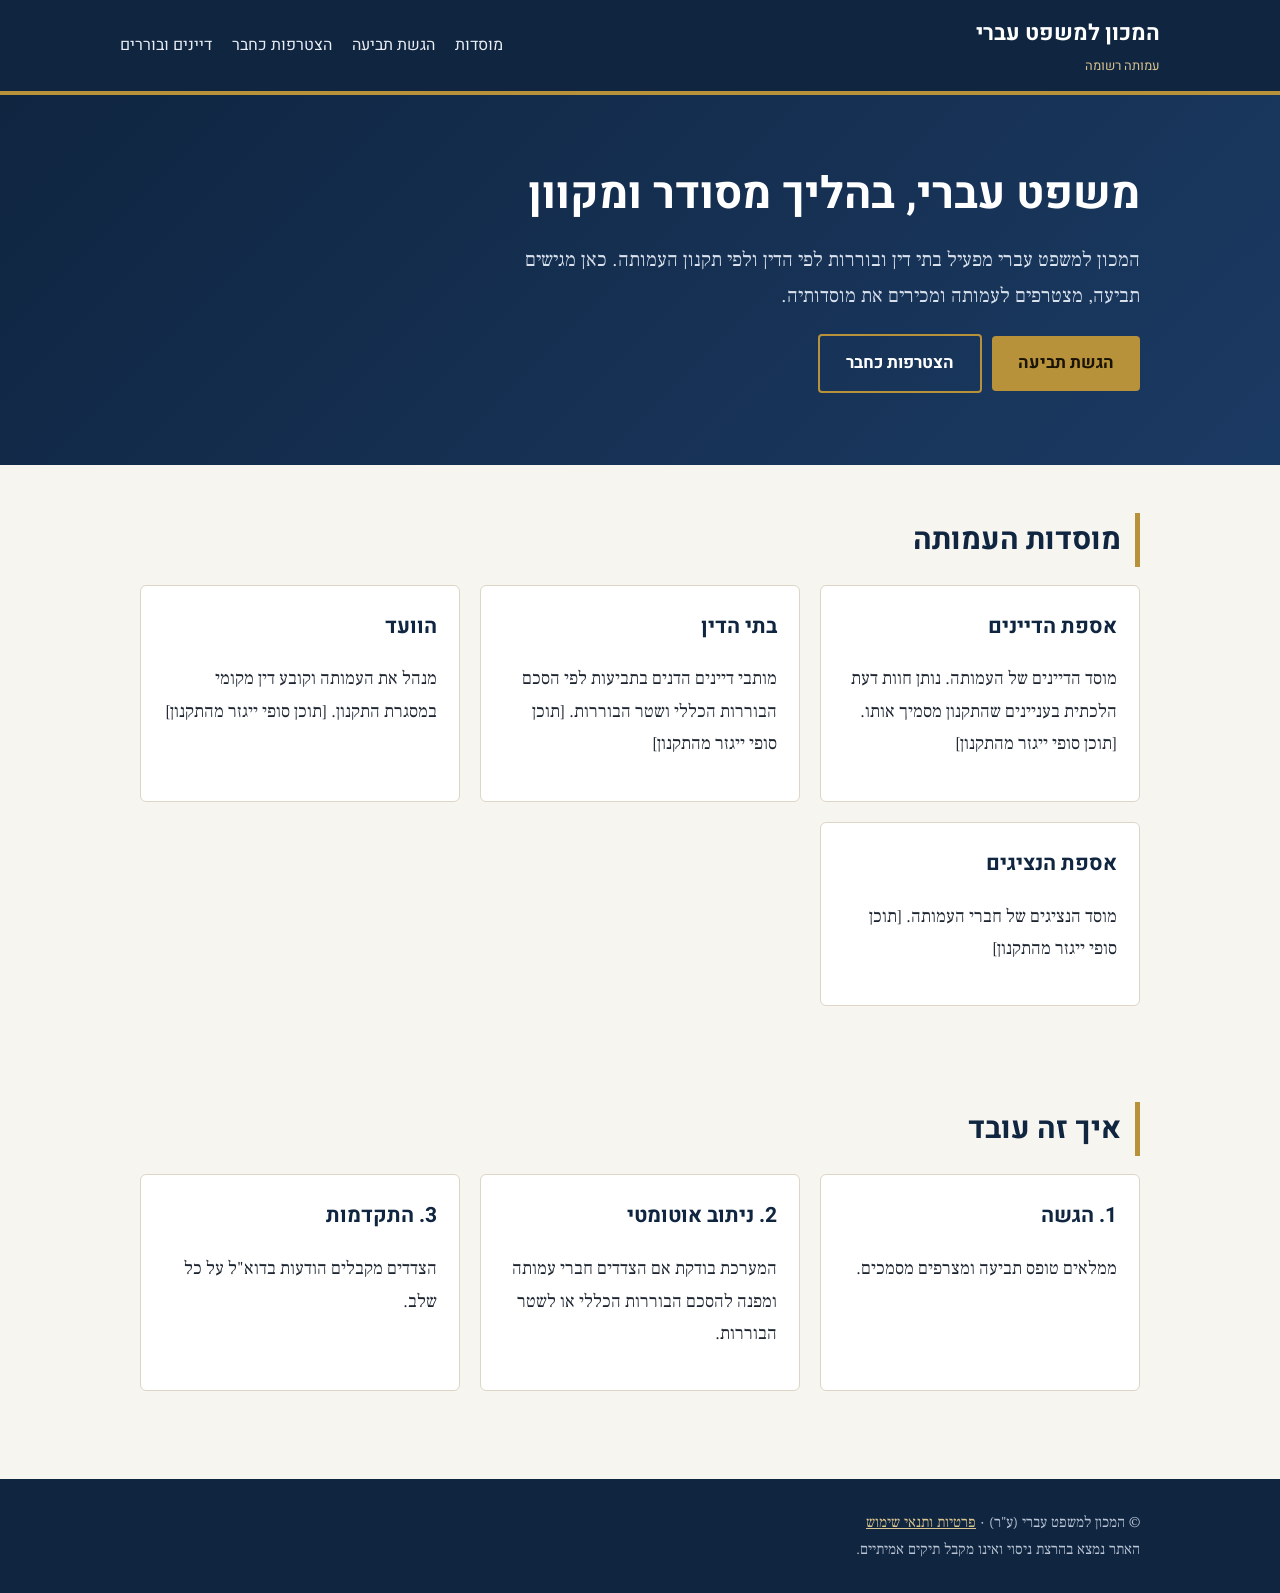
==== index.html @ c84bb1d9 "Add files via upload" ====
<!doctype html><html lang="he" dir="rtl"><head><meta charset="utf-8"><meta name="viewport" content="width=device-width,initial-scale=1">
<meta name="robots" content="noindex,nofollow"><title>דף הבית | המכון למשפט עברי</title>
<link rel="preconnect" href="https://fonts.googleapis.com"><link href="https://fonts.googleapis.com/css2?family=Frank+Ruhl+Libre:wght@400;700&family=Heebo:wght@400;500;700&display=swap" rel="stylesheet">
<link rel="stylesheet" href="styles.css"></head><body>
<header><div class="wrap top"><a class="brand" href="index.html">המכון למשפט עברי<small>עמותה רשומה</small></a>
<nav class="nav"><a href="index.html#institutions">מוסדות</a><a href="claim.html">הגשת תביעה</a><a href="join.html">הצטרפות כחבר</a><a href="judge.html">דיינים ובוררים</a></nav></div></header>
<div class="hero"><div class="wrap"><h1>משפט עברי, בהליך מסודר ומקוון</h1><p>המכון למשפט עברי מפעיל בתי דין ובוררות לפי הדין ולפי תקנון העמותה. כאן מגישים תביעה, מצטרפים לעמותה ומכירים את מוסדותיה.</p><a class="btn" href="claim.html">הגשת תביעה</a><a class="btn alt" href="join.html">הצטרפות כחבר</a></div></div>
<section id="institutions"><div class="wrap"><h2>מוסדות העמותה</h2><div class="grid">
<div class="card"><h3>אספת הדיינים</h3><p>מוסד הדיינים של העמותה. נותן חוות דעת הלכתית בעניינים שהתקנון מסמיך אותו. [תוכן סופי ייגזר מהתקנון]</p></div>
<div class="card"><h3>בתי הדין</h3><p>מותבי דיינים הדנים בתביעות לפי הסכם הבוררות הכללי ושטר הבוררות. [תוכן סופי ייגזר מהתקנון]</p></div>
<div class="card"><h3>הוועד</h3><p>מנהל את העמותה וקובע דין מקומי במסגרת התקנון. [תוכן סופי ייגזר מהתקנון]</p></div>
<div class="card"><h3>אספת הנציגים</h3><p>מוסד הנציגים של חברי העמותה. [תוכן סופי ייגזר מהתקנון]</p></div>
</div></div></section>
<section><div class="wrap"><h2>איך זה עובד</h2><div class="grid">
<div class="card"><h3>1. הגשה</h3><p>ממלאים טופס תביעה ומצרפים מסמכים.</p></div>
<div class="card"><h3>2. ניתוב אוטומטי</h3><p>המערכת בודקת אם הצדדים חברי עמותה ומפנה להסכם הבוררות הכללי או לשטר הבוררות.</p></div>
<div class="card"><h3>3. התקדמות</h3><p>הצדדים מקבלים הודעות בדוא"ל על כל שלב.</p></div></div></div></section>
<footer><div class="wrap">© המכון למשפט עברי (ע"ר) · <a href="privacy.html">פרטיות ותנאי שימוש</a><br>האתר נמצא בהרצת ניסוי ואינו מקבל תיקים אמיתיים.</div></footer>
<script src="app.js"></script></body></html>
---- styles.css ----
:root{--navy:#0f2540;--navy2:#1b3a63;--gold:#b8923a;--bg:#f7f5f0;--ink:#1c2430;--mute:#5d6877;--line:#ddd6c6;--ok:#2f6b3f;--err:#9b2c2c}
*{box-sizing:border-box}html{scroll-behavior:smooth}
body{margin:0;font-family:"Frank Ruhl Libre","David Libre",Georgia,serif;background:var(--bg);color:var(--ink);line-height:1.8;font-size:18px}
h1,h2,h3,.nav{font-family:"Heebo","Assistant",Arial,sans-serif}
header{background:var(--navy);color:#fff;border-bottom:4px solid var(--gold)}
.wrap{max-width:1040px;margin:0 auto;padding:0 20px}
.top{display:flex;align-items:center;justify-content:space-between;gap:16px;padding:14px 0;flex-wrap:wrap}
.brand{font-family:"Heebo",Arial,sans-serif;font-weight:700;font-size:22px;color:#fff;text-decoration:none}
.brand small{display:block;font-weight:400;font-size:13px;color:#d9c48f}
.nav a{color:#e9edf3;text-decoration:none;margin-inline-start:20px;font-size:16px}
.nav a:hover,.nav a.on{color:var(--gold)}
.hero{background:linear-gradient(135deg,var(--navy),var(--navy2));color:#fff;padding:72px 0}
.hero h1{font-size:44px;margin:0 0 12px;line-height:1.25}.hero p{max-width:640px;color:#d8e0ec;font-size:20px}
.btn{display:inline-block;background:var(--gold);color:#1a1405;padding:12px 26px;border-radius:4px;text-decoration:none;font-family:"Heebo",Arial,sans-serif;font-weight:700;border:0;cursor:pointer;font-size:17px;margin-inline-end:10px}
.btn.alt{background:transparent;border:2px solid var(--gold);color:#fff}
section{padding:48px 0}h2{color:var(--navy);font-size:30px;margin:0 0 18px;border-inline-start:5px solid var(--gold);padding-inline-start:14px}
.grid{display:grid;grid-template-columns:repeat(auto-fit,minmax(260px,1fr));gap:20px}
.card{background:#fff;border:1px solid var(--line);border-radius:6px;padding:22px}.card h3{margin:0 0 8px;color:var(--navy)}
form.f{background:#fff;border:1px solid var(--line);border-radius:6px;padding:28px;max-width:760px}
label{display:block;font-family:"Heebo",Arial,sans-serif;font-weight:500;margin:16px 0 6px;font-size:16px}
input,select,textarea{width:100%;padding:11px;border:1px solid #bdb59f;border-radius:4px;font:inherit;background:#fff}
textarea{min-height:120px}fieldset{border:1px solid var(--line);border-radius:4px;margin:20px 0;padding:6px 16px 16px}legend{font-family:"Heebo",Arial,sans-serif;color:var(--navy);font-weight:700;padding:0 8px}
.chk{display:flex;gap:10px;align-items:flex-start;margin:14px 0}.chk input{width:auto;margin-top:8px}
#msg{margin-top:18px;padding:14px;border-radius:4px;display:none}#msg.ok{display:block;background:#e6f2e9;color:var(--ok)}#msg.err{display:block;background:#f8e6e6;color:var(--err)}
.note{background:#fbf3dc;border:1px solid #e3cf93;padding:12px 16px;border-radius:4px;font-size:16px;margin:0 0 22px}
footer{background:var(--navy);color:#b9c4d4;padding:30px 0;font-size:15px;margin-top:40px}footer a{color:#d9c48f}
@media(max-width:640px){.hero h1{font-size:32px}.nav a{margin-inline-start:12px}}
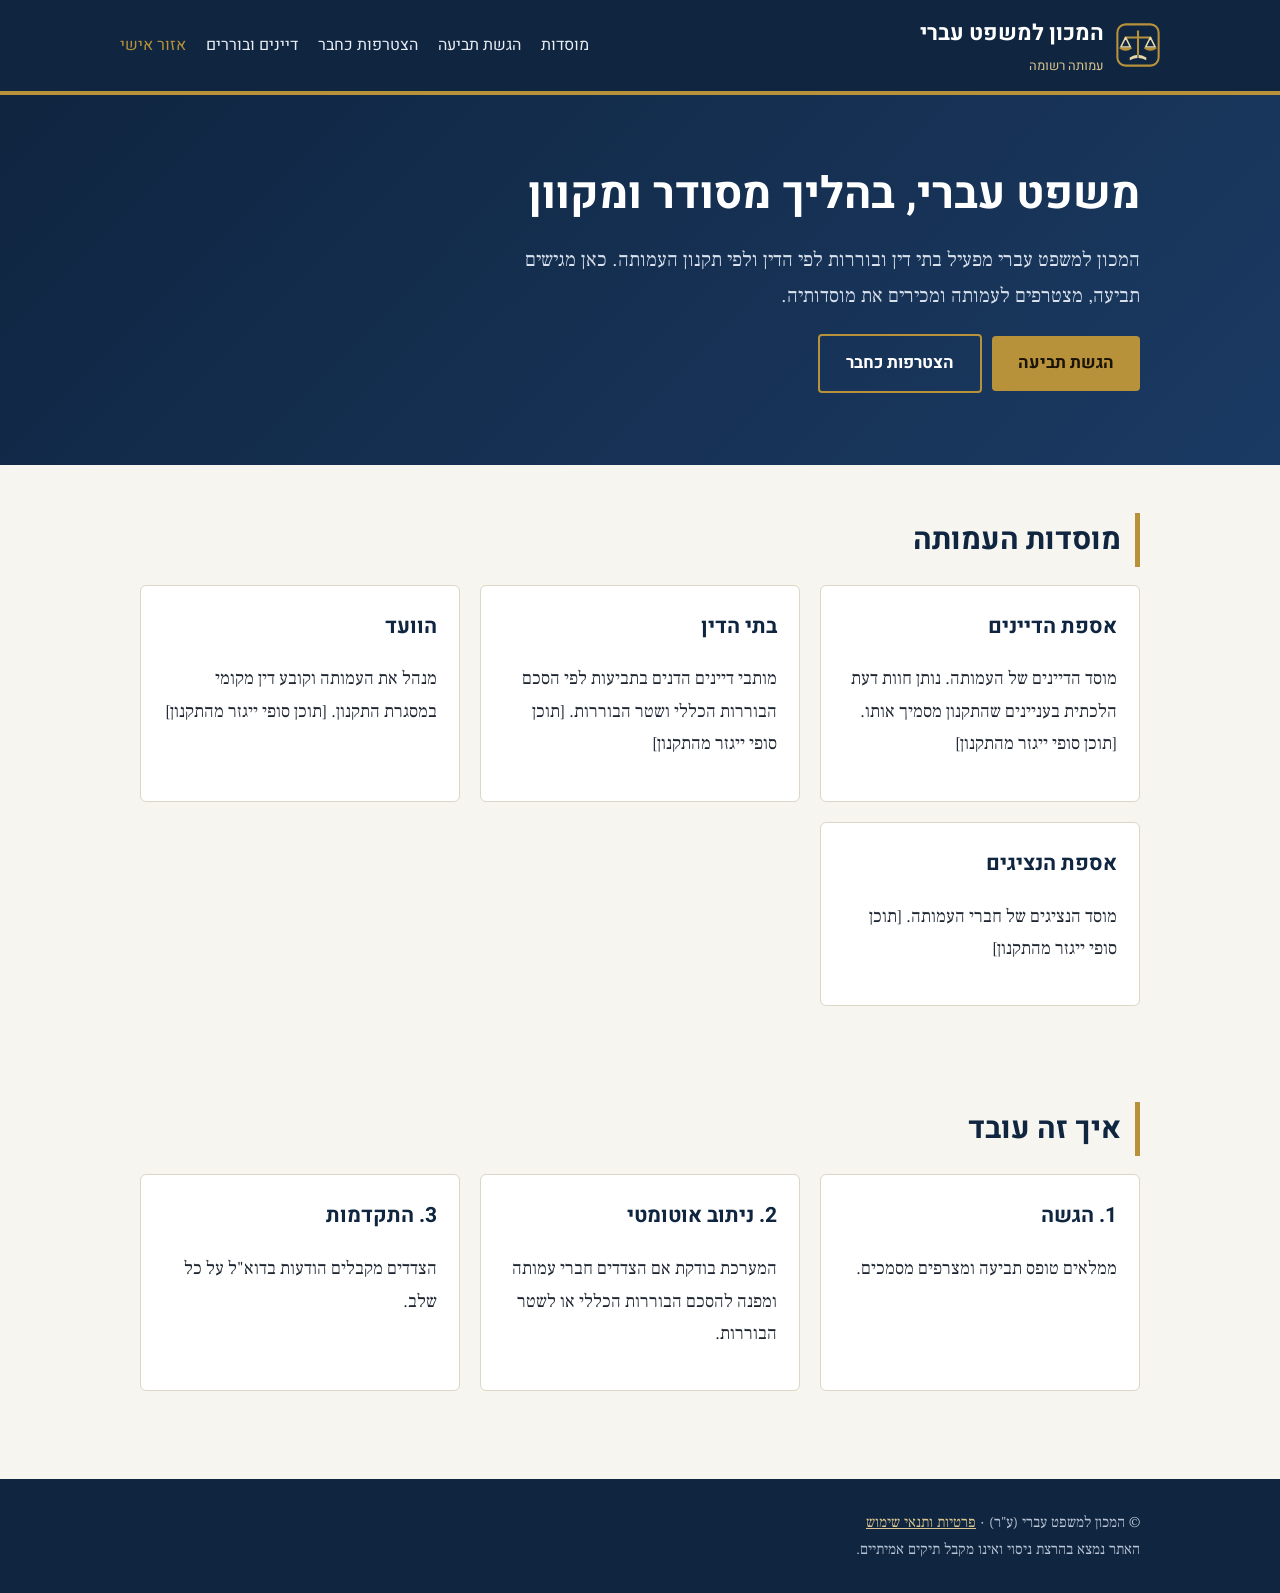
==== commit 63a1c380: "Add files via upload" ====
--- a/index.html
+++ b/index.html
@@ -1,9 +1,9 @@
 <!doctype html><html lang="he" dir="rtl"><head><meta charset="utf-8"><meta name="viewport" content="width=device-width,initial-scale=1">
-<meta name="robots" content="noindex,nofollow"><title>דף הבית | המכון למשפט עברי</title>
+<link rel="icon" href="logo.svg" type="image/svg+xml"><meta name="robots" content="noindex,nofollow"><title>דף הבית | המכון למשפט עברי</title>
 <link rel="preconnect" href="https://fonts.googleapis.com"><link href="https://fonts.googleapis.com/css2?family=Frank+Ruhl+Libre:wght@400;700&family=Heebo:wght@400;500;700&display=swap" rel="stylesheet">
 <link rel="stylesheet" href="styles.css"></head><body>
-<header><div class="wrap top"><a class="brand" href="index.html">המכון למשפט עברי<small>עמותה רשומה</small></a>
-<nav class="nav"><a href="index.html#institutions">מוסדות</a><a href="claim.html">הגשת תביעה</a><a href="join.html">הצטרפות כחבר</a><a href="judge.html">דיינים ובוררים</a></nav></div></header>
+<header><div class="wrap top"><a class="brand" href="index.html"><img src="logo.svg" alt="" width="44" height="44"><span>המכון למשפט עברי<small>עמותה רשומה</small></span></a>
+<nav class="nav"><a href="index.html#institutions">מוסדות</a><a href="claim.html">הגשת תביעה</a><a href="join.html">הצטרפות כחבר</a><a href="judge.html">דיינים ובוררים</a><a href="portal.html" class="on">אזור אישי</a></nav></div></header>
 <div class="hero"><div class="wrap"><h1>משפט עברי, בהליך מסודר ומקוון</h1><p>המכון למשפט עברי מפעיל בתי דין ובוררות לפי הדין ולפי תקנון העמותה. כאן מגישים תביעה, מצטרפים לעמותה ומכירים את מוסדותיה.</p><a class="btn" href="claim.html">הגשת תביעה</a><a class="btn alt" href="join.html">הצטרפות כחבר</a></div></div>
 <section id="institutions"><div class="wrap"><h2>מוסדות העמותה</h2><div class="grid">
 <div class="card"><h3>אספת הדיינים</h3><p>מוסד הדיינים של העמותה. נותן חוות דעת הלכתית בעניינים שהתקנון מסמיך אותו. [תוכן סופי ייגזר מהתקנון]</p></div>
--- a/styles.css
+++ b/styles.css
@@ -25,3 +25,8 @@
 .note{background:#fbf3dc;border:1px solid #e3cf93;padding:12px 16px;border-radius:4px;font-size:16px;margin:0 0 22px}
 footer{background:var(--navy);color:#b9c4d4;padding:30px 0;font-size:15px;margin-top:40px}footer a{color:#d9c48f}
 @media(max-width:640px){.hero h1{font-size:32px}.nav a{margin-inline-start:12px}}
+.brand{display:flex;align-items:center;gap:12px}.brand img{display:block}
+.tabs{display:flex;gap:8px;flex-wrap:wrap;margin:0 0 20px}.tabs button{font-family:"Heebo",Arial,sans-serif;padding:9px 18px;border:1px solid var(--line);background:#fff;border-radius:4px;cursor:pointer;font-size:16px}.tabs button.on{background:var(--navy);color:#fff;border-color:var(--navy)}
+table{width:100%;border-collapse:collapse;background:#fff;font-size:15px;font-family:"Heebo",Arial,sans-serif}th,td{border:1px solid var(--line);padding:8px 10px;text-align:right;vertical-align:top}th{background:#efe9da}
+.pill{display:inline-block;padding:2px 10px;border-radius:12px;background:#efe9da;font-size:13px}.ev{border-inline-start:3px solid var(--gold);padding:6px 14px;margin:10px 0;background:#fff}.ev small{color:var(--mute)}
+.btn.sm{padding:6px 14px;font-size:14px;margin:2px}.rankrow{display:flex;gap:10px;align-items:center;margin:6px 0}.rankrow input{width:70px}
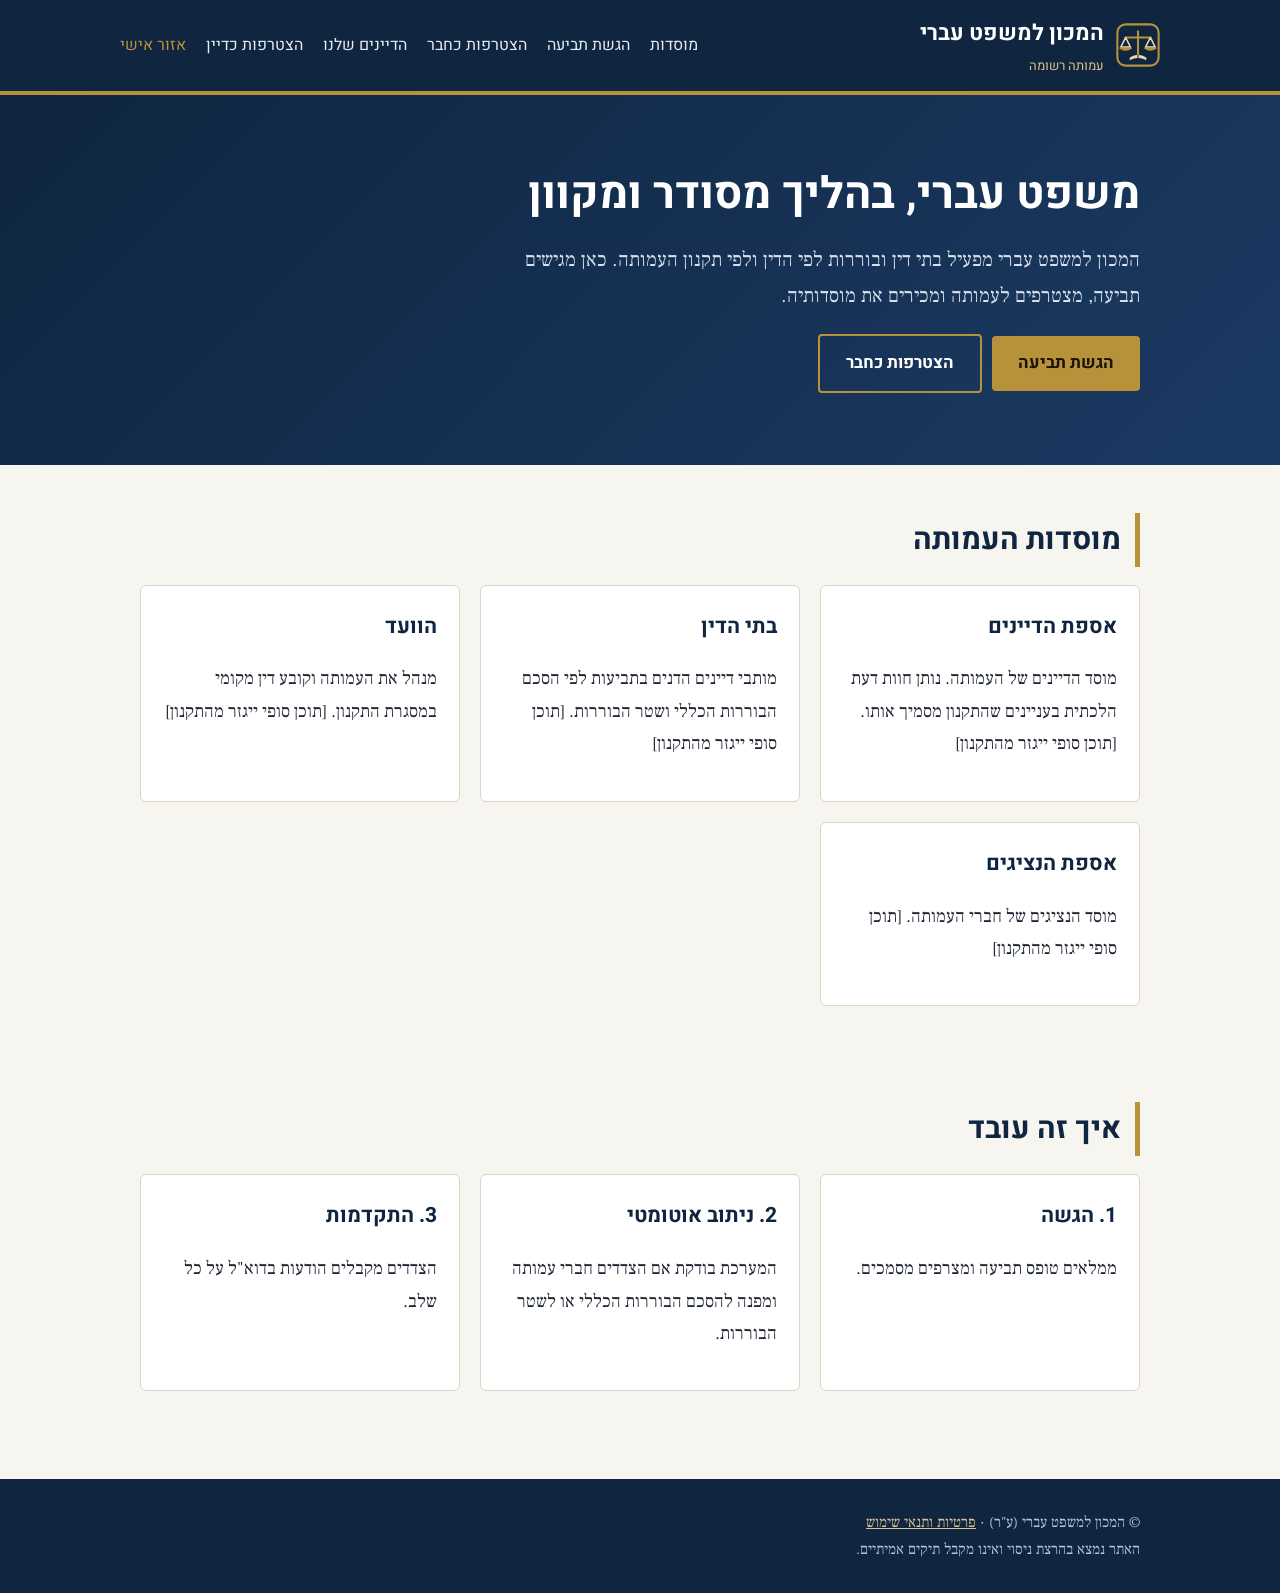
==== commit d377cfa2: "Add files via upload" ====
--- a/index.html
+++ b/index.html
@@ -3,7 +3,7 @@
 <link rel="preconnect" href="https://fonts.googleapis.com"><link href="https://fonts.googleapis.com/css2?family=Frank+Ruhl+Libre:wght@400;700&family=Heebo:wght@400;500;700&display=swap" rel="stylesheet">
 <link rel="stylesheet" href="styles.css"></head><body>
 <header><div class="wrap top"><a class="brand" href="index.html"><img src="logo.svg" alt="" width="44" height="44"><span>המכון למשפט עברי<small>עמותה רשומה</small></span></a>
-<nav class="nav"><a href="index.html#institutions">מוסדות</a><a href="claim.html">הגשת תביעה</a><a href="join.html">הצטרפות כחבר</a><a href="judge.html">דיינים ובוררים</a><a href="portal.html" class="on">אזור אישי</a></nav></div></header>
+<nav class="nav"><a href="index.html#institutions">מוסדות</a><a href="claim.html">הגשת תביעה</a><a href="join.html">הצטרפות כחבר</a><a href="judges.html">הדיינים שלנו</a><a href="judge.html">הצטרפות כדיין</a><a href="portal.html" class="on">אזור אישי</a></nav></div></header>
 <div class="hero"><div class="wrap"><h1>משפט עברי, בהליך מסודר ומקוון</h1><p>המכון למשפט עברי מפעיל בתי דין ובוררות לפי הדין ולפי תקנון העמותה. כאן מגישים תביעה, מצטרפים לעמותה ומכירים את מוסדותיה.</p><a class="btn" href="claim.html">הגשת תביעה</a><a class="btn alt" href="join.html">הצטרפות כחבר</a></div></div>
 <section id="institutions"><div class="wrap"><h2>מוסדות העמותה</h2><div class="grid">
 <div class="card"><h3>אספת הדיינים</h3><p>מוסד הדיינים של העמותה. נותן חוות דעת הלכתית בעניינים שהתקנון מסמיך אותו. [תוכן סופי ייגזר מהתקנון]</p></div>
--- a/styles.css
+++ b/styles.css
@@ -30,3 +30,5 @@
 table{width:100%;border-collapse:collapse;background:#fff;font-size:15px;font-family:"Heebo",Arial,sans-serif}th,td{border:1px solid var(--line);padding:8px 10px;text-align:right;vertical-align:top}th{background:#efe9da}
 .pill{display:inline-block;padding:2px 10px;border-radius:12px;background:#efe9da;font-size:13px}.ev{border-inline-start:3px solid var(--gold);padding:6px 14px;margin:10px 0;background:#fff}.ev small{color:var(--mute)}
 .btn.sm{padding:6px 14px;font-size:14px;margin:2px}.rankrow{display:flex;gap:10px;align-items:center;margin:6px 0}.rankrow input{width:70px}
+.chkgrid{display:grid;grid-template-columns:repeat(auto-fit,minmax(220px,1fr));gap:2px 16px}.chkgrid .chk{margin:4px 0}.chkgrid label{margin:0;font-weight:400}
+.jph{width:96px;height:96px;border-radius:50%;object-fit:cover;border:3px solid var(--gold);display:block;margin-bottom:10px}.jph0{display:flex;align-items:center;justify-content:center;background:var(--navy);color:#fff;font:700 38px "Heebo",Arial,sans-serif}a.jc{text-decoration:none;color:inherit}a.jc:hover{border-color:var(--gold)}.jone{display:flex;gap:22px;align-items:flex-start;flex-wrap:wrap}.jone .jph{width:150px;height:150px}.jone>div{flex:1;min-width:240px}
